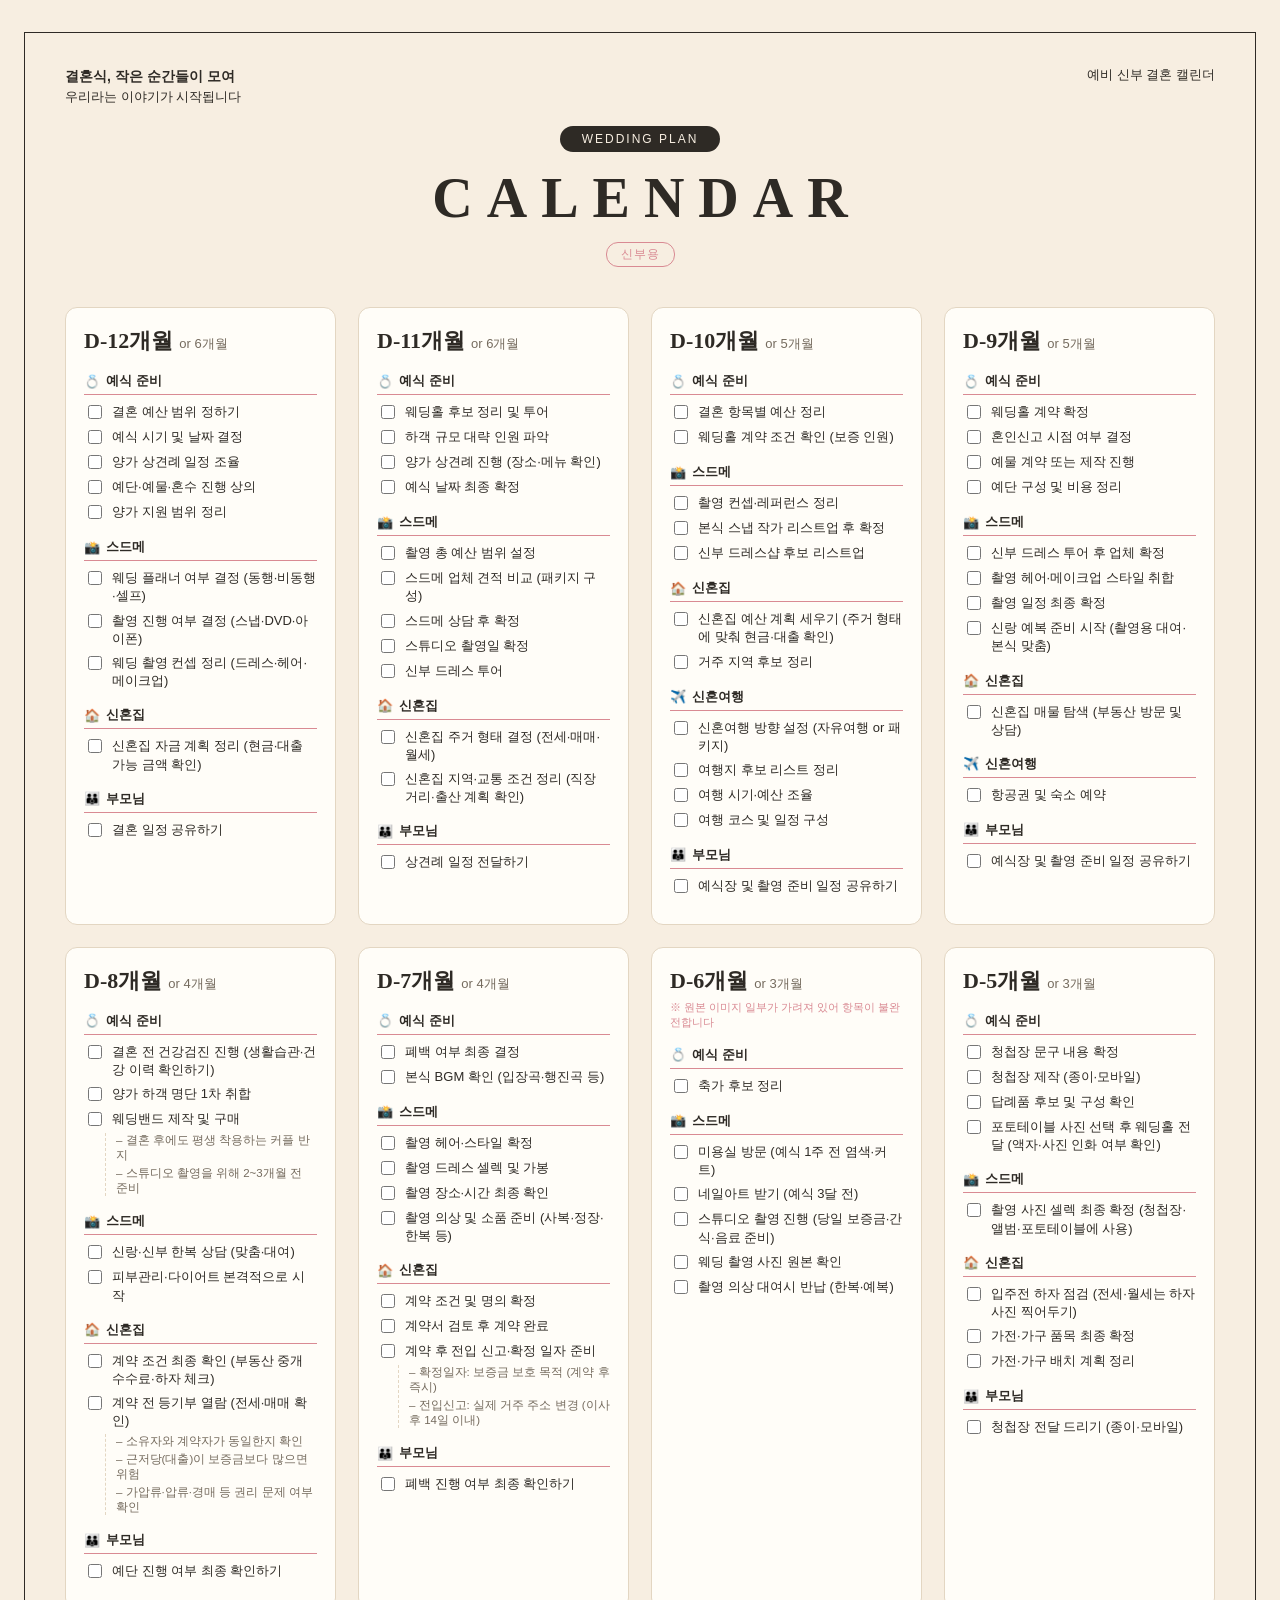
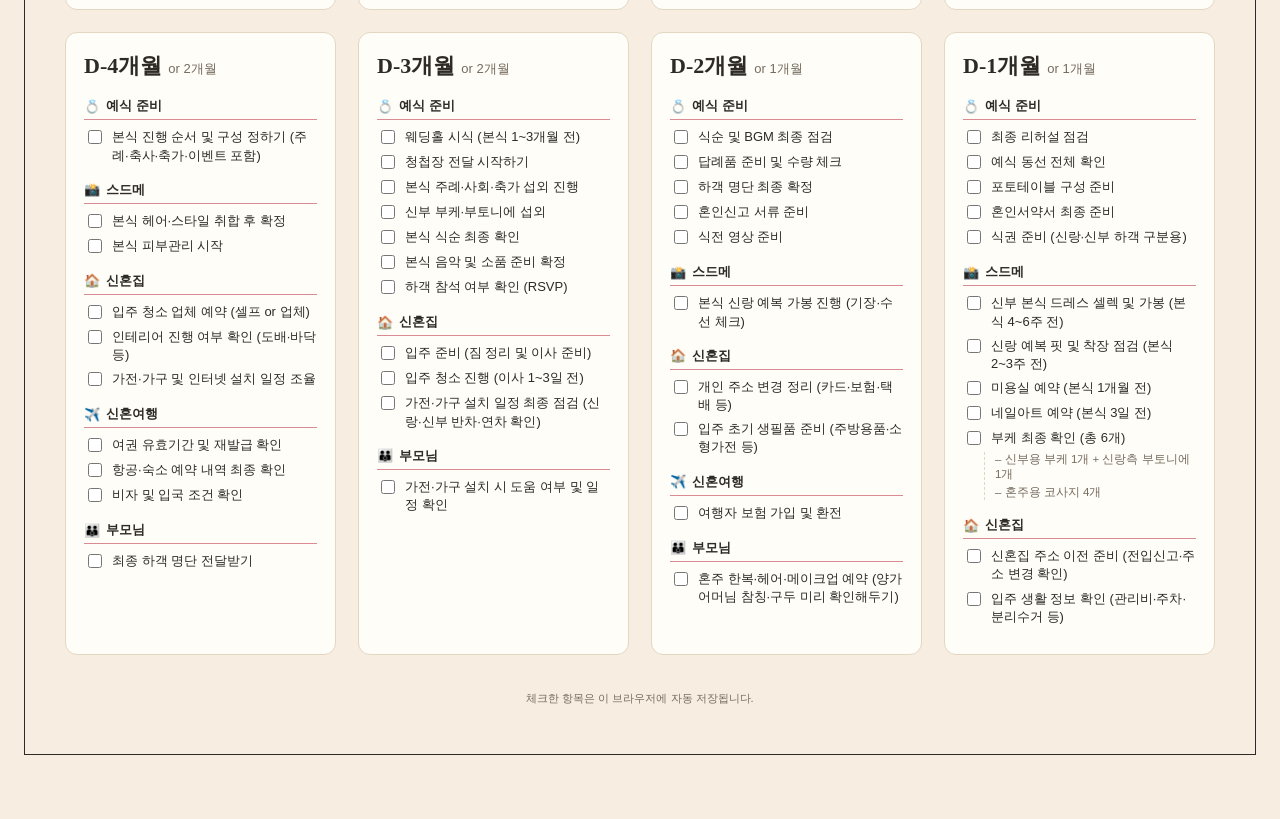
==== index.html @ c46160d7 "Add wedding prep calendar checklist page Static GitHub Pages site replicating the D-12~D-1 bride wed" ====
<!DOCTYPE html>
<html lang="ko">
<head>
<meta charset="UTF-8">
<meta name="viewport" content="width=device-width, initial-scale=1.0">
<title>예비 신부 결혼 캘린더</title>
<style>
  :root {
    --bg: #F7EEE1;
    --card-bg: #FFFDF8;
    --border: #E3D6C2;
    --ink: #2E2A25;
    --sub-ink: #756B5E;
    --accent: #D98A93;
  }

  * { box-sizing: border-box; }

  body {
    margin: 0;
    padding: 32px 24px 64px;
    background: var(--bg);
    color: var(--ink);
    font-family: 'Apple SD Gothic Neo', 'Pretendard', -apple-system, BlinkMacSystemFont, sans-serif;
  }

  .page {
    max-width: 1400px;
    margin: 0 auto;
    border: 1.5px solid var(--ink);
    padding: 32px 40px 48px;
    background: var(--bg);
  }

  .top-row {
    display: flex;
    justify-content: space-between;
    align-items: flex-start;
    font-size: 13px;
    line-height: 1.6;
  }

  .top-row .left b { display: block; font-size: 14px; }
  .top-row .right { text-align: right; }

  .title-block {
    text-align: center;
    margin: 18px 0 40px;
  }

  .pill {
    display: inline-block;
    background: var(--ink);
    color: var(--bg);
    font-size: 12px;
    letter-spacing: 2px;
    padding: 6px 22px;
    border-radius: 20px;
    margin-bottom: 14px;
  }

  h1.calendar-title {
    font-family: Georgia, 'Times New Roman', serif;
    font-size: 56px;
    letter-spacing: 14px;
    margin: 0 0 8px;
    padding-left: 14px; /* optical centering for letter-spacing */
  }

  .subtitle-tag {
    display: inline-block;
    margin-top: 4px;
    font-size: 12px;
    color: var(--accent);
    border: 1px solid var(--accent);
    border-radius: 12px;
    padding: 3px 14px;
    letter-spacing: 1px;
  }

  .grid {
    display: grid;
    grid-template-columns: repeat(4, 1fr);
    gap: 22px;
  }

  @media (max-width: 1100px) {
    .grid { grid-template-columns: repeat(2, 1fr); }
  }
  @media (max-width: 560px) {
    .grid { grid-template-columns: 1fr; }
    h1.calendar-title { font-size: 36px; letter-spacing: 8px; }
  }

  .card {
    background: var(--card-bg);
    border: 1px solid var(--border);
    border-radius: 12px;
    padding: 18px 18px 22px;
  }

  .card .dday {
    font-family: Georgia, 'Times New Roman', serif;
    font-size: 22px;
    font-weight: bold;
  }
  .card .alt {
    font-size: 13px;
    color: var(--sub-ink);
    margin-left: 6px;
  }

  .partial-note {
    font-size: 11px;
    color: var(--accent);
    margin: 4px 0 0;
  }

  .section { margin-top: 16px; }

  .section-title {
    display: flex;
    align-items: center;
    gap: 6px;
    font-size: 13px;
    font-weight: bold;
    color: var(--ink);
    border-bottom: 1.5px solid var(--accent);
    padding-bottom: 4px;
    margin-bottom: 8px;
  }

  ul.items {
    list-style: none;
    margin: 0;
    padding: 0;
  }

  ul.items > li {
    margin-bottom: 6px;
  }

  label.item {
    display: flex;
    align-items: flex-start;
    gap: 7px;
    font-size: 13px;
    line-height: 1.4;
    cursor: pointer;
  }

  label.item input[type="checkbox"] {
    margin-top: 2px;
    flex: none;
    width: 14px;
    height: 14px;
    accent-color: var(--ink);
  }

  label.item input:checked + span {
    text-decoration: line-through;
    color: var(--sub-ink);
  }

  ul.sub {
    list-style: none;
    margin: 4px 0 0 21px;
    padding: 0;
    border-left: 1px dashed var(--border);
    padding-left: 10px;
  }

  ul.sub li {
    font-size: 11.5px;
    color: var(--sub-ink);
    margin-bottom: 3px;
  }

  footer {
    text-align: center;
    font-size: 11px;
    color: var(--sub-ink);
    margin-top: 36px;
  }

  @media print {
    body { padding: 0; }
    .page { border: none; }
    .grid { grid-template-columns: repeat(2, 1fr); }
    .card { break-inside: avoid; }
  }
</style>
</head>
<body>
<div class="page">

  <div class="top-row">
    <div class="left">
      <b>결혼식, 작은 순간들이 모여</b>
      우리라는 이야기가 시작됩니다
    </div>
    <div class="right">예비 신부 결혼 캘린더</div>
  </div>

  <div class="title-block">
    <span class="pill">WEDDING PLAN</span>
    <h1 class="calendar-title">CALENDAR</h1>
    <span class="subtitle-tag">신부용</span>
  </div>

  <div class="grid" id="grid"></div>

  <footer>체크한 항목은 이 브라우저에 자동 저장됩니다.</footer>
</div>

<script>
const ICONS = {
  "예식 준비": "💍",
  "스드메": "📸",
  "신혼집": "🏠",
  "신혼여행": "✈️",
  "부모님": "👪"
};

const MONTHS = [
  { dday: "D-12개월", alt: "6개월", sections: {
    "예식 준비": ["결혼 예산 범위 정하기","예식 시기 및 날짜 결정","양가 상견례 일정 조율","예단·예물·혼수 진행 상의","양가 지원 범위 정리"],
    "스드메": ["웨딩 플래너 여부 결정 (동행·비동행·셀프)","촬영 진행 여부 결정 (스냅·DVD·아이폰)","웨딩 촬영 컨셉 정리 (드레스·헤어·메이크업)"],
    "신혼집": ["신혼집 자금 계획 정리 (현금·대출 가능 금액 확인)"],
    "부모님": ["결혼 일정 공유하기"]
  }},
  { dday: "D-11개월", alt: "6개월", sections: {
    "예식 준비": ["웨딩홀 후보 정리 및 투어","하객 규모 대략 인원 파악","양가 상견례 진행 (장소·메뉴 확인)","예식 날짜 최종 확정"],
    "스드메": ["촬영 총 예산 범위 설정","스드메 업체 견적 비교 (패키지 구성)","스드메 상담 후 확정","스튜디오 촬영일 확정","신부 드레스 투어"],
    "신혼집": ["신혼집 주거 형태 결정 (전세·매매·월세)","신혼집 지역·교통 조건 정리 (직장 거리·출산 계획 확인)"],
    "부모님": ["상견례 일정 전달하기"]
  }},
  { dday: "D-10개월", alt: "5개월", sections: {
    "예식 준비": ["결혼 항목별 예산 정리","웨딩홀 계약 조건 확인 (보증 인원)"],
    "스드메": ["촬영 컨셉·레퍼런스 정리","본식 스냅 작가 리스트업 후 확정","신부 드레스샵 후보 리스트업"],
    "신혼집": ["신혼집 예산 계획 세우기 (주거 형태에 맞춰 현금·대출 확인)","거주 지역 후보 정리"],
    "신혼여행": ["신혼여행 방향 설정 (자유여행 or 패키지)","여행지 후보 리스트 정리","여행 시기·예산 조율","여행 코스 및 일정 구성"],
    "부모님": ["예식장 및 촬영 준비 일정 공유하기"]
  }},
  { dday: "D-9개월", alt: "5개월", sections: {
    "예식 준비": ["웨딩홀 계약 확정","혼인신고 시점 여부 결정","예물 계약 또는 제작 진행","예단 구성 및 비용 정리"],
    "스드메": ["신부 드레스 투어 후 업체 확정","촬영 헤어·메이크업 스타일 취합","촬영 일정 최종 확정","신랑 예복 준비 시작 (촬영용 대여·본식 맞춤)"],
    "신혼집": ["신혼집 매물 탐색 (부동산 방문 및 상담)"],
    "신혼여행": ["항공권 및 숙소 예약"],
    "부모님": ["예식장 및 촬영 준비 일정 공유하기"]
  }},
  { dday: "D-8개월", alt: "4개월", sections: {
    "예식 준비": ["결혼 전 건강검진 진행 (생활습관·건강 이력 확인하기)","양가 하객 명단 1차 취합",
      {text:"웨딩밴드 제작 및 구매", sub:["결혼 후에도 평생 착용하는 커플 반지","스튜디오 촬영을 위해 2~3개월 전 준비"]}],
    "스드메": ["신랑·신부 한복 상담 (맞춤·대여)","피부관리·다이어트 본격적으로 시작"],
    "신혼집": ["계약 조건 최종 확인 (부동산 중개 수수료·하자 체크)",
      {text:"계약 전 등기부 열람 (전세·매매 확인)", sub:["소유자와 계약자가 동일한지 확인","근저당(대출)이 보증금보다 많으면 위험","가압류·압류·경매 등 권리 문제 여부 확인"]}],
    "부모님": ["예단 진행 여부 최종 확인하기"]
  }},
  { dday: "D-7개월", alt: "4개월", sections: {
    "예식 준비": ["폐백 여부 최종 결정","본식 BGM 확인 (입장곡·행진곡 등)"],
    "스드메": ["촬영 헤어·스타일 확정","촬영 드레스 셀렉 및 가봉","촬영 장소·시간 최종 확인","촬영 의상 및 소품 준비 (사복·정장·한복 등)"],
    "신혼집": ["계약 조건 및 명의 확정","계약서 검토 후 계약 완료",
      {text:"계약 후 전입 신고·확정 일자 준비", sub:["확정일자: 보증금 보호 목적 (계약 후 즉시)","전입신고: 실제 거주 주소 변경 (이사 후 14일 이내)"]}],
    "부모님": ["폐백 진행 여부 최종 확인하기"]
  }},
  { dday: "D-6개월", alt: "3개월", partial: true, sections: {
    "예식 준비": ["축가 후보 정리"],
    "스드메": ["미용실 방문 (예식 1주 전 염색·커트)","네일아트 받기 (예식 3달 전)","스튜디오 촬영 진행 (당일 보증금·간식·음료 준비)","웨딩 촬영 사진 원본 확인","촬영 의상 대여시 반납 (한복·예복)"]
  }},
  { dday: "D-5개월", alt: "3개월", sections: {
    "예식 준비": ["청첩장 문구 내용 확정","청첩장 제작 (종이·모바일)","답례품 후보 및 구성 확인","포토테이블 사진 선택 후 웨딩홀 전달 (액자·사진 인화 여부 확인)"],
    "스드메": ["촬영 사진 셀렉 최종 확정 (청첩장·앨범·포토테이블에 사용)"],
    "신혼집": ["입주전 하자 점검 (전세·월세는 하자 사진 찍어두기)","가전·가구 품목 최종 확정","가전·가구 배치 계획 정리"],
    "부모님": ["청첩장 전달 드리기 (종이·모바일)"]
  }},
  { dday: "D-4개월", alt: "2개월", sections: {
    "예식 준비": ["본식 진행 순서 및 구성 정하기 (주례·축사·축가·이벤트 포함)"],
    "스드메": ["본식 헤어·스타일 취합 후 확정","본식 피부관리 시작"],
    "신혼집": ["입주 청소 업체 예약 (셀프 or 업체)","인테리어 진행 여부 확인 (도배·바닥 등)","가전·가구 및 인터넷 설치 일정 조율"],
    "신혼여행": ["여권 유효기간 및 재발급 확인","항공·숙소 예약 내역 최종 확인","비자 및 입국 조건 확인"],
    "부모님": ["최종 하객 명단 전달받기"]
  }},
  { dday: "D-3개월", alt: "2개월", sections: {
    "예식 준비": ["웨딩홀 시식 (본식 1~3개월 전)","청첩장 전달 시작하기","본식 주례·사회·축가 섭외 진행","신부 부케·부토니에 섭외","본식 식순 최종 확인","본식 음악 및 소품 준비 확정","하객 참석 여부 확인 (RSVP)"],
    "신혼집": ["입주 준비 (짐 정리 및 이사 준비)","입주 청소 진행 (이사 1~3일 전)","가전·가구 설치 일정 최종 점검 (신랑·신부 반차·연차 확인)"],
    "부모님": ["가전·가구 설치 시 도움 여부 및 일정 확인"]
  }},
  { dday: "D-2개월", alt: "1개월", sections: {
    "예식 준비": ["식순 및 BGM 최종 점검","답례품 준비 및 수량 체크","하객 명단 최종 확정","혼인신고 서류 준비","식전 영상 준비"],
    "스드메": ["본식 신랑 예복 가봉 진행 (기장·수선 체크)"],
    "신혼집": ["개인 주소 변경 정리 (카드·보험·택배 등)","입주 초기 생필품 준비 (주방용품·소형가전 등)"],
    "신혼여행": ["여행자 보험 가입 및 환전"],
    "부모님": ["혼주 한복·헤어·메이크업 예약 (양가 어머님 참칭·구두 미리 확인해두기)"]
  }},
  { dday: "D-1개월", alt: "1개월", sections: {
    "예식 준비": ["최종 리허설 점검","예식 동선 전체 확인","포토테이블 구성 준비","혼인서약서 최종 준비","식권 준비 (신랑·신부 하객 구분용)"],
    "스드메": ["신부 본식 드레스 셀렉 및 가봉 (본식 4~6주 전)","신랑 예복 핏 및 착장 점검 (본식 2~3주 전)","미용실 예약 (본식 1개월 전)","네일아트 예약 (본식 3일 전)",
      {text:"부케 최종 확인 (총 6개)", sub:["신부용 부케 1개 + 신랑측 부토니에 1개","혼주용 코사지 4개"]}],
    "신혼집": ["신혼집 주소 이전 준비 (전입신고·주소 변경 확인)","입주 생활 정보 확인 (관리비·주차·분리수거 등)"]
  }}
];

const grid = document.getElementById('grid');

MONTHS.forEach((month, mi) => {
  const card = document.createElement('div');
  card.className = 'card';

  const header = document.createElement('div');
  header.innerHTML = `<span class="dday">${month.dday}</span><span class="alt">or ${month.alt}</span>`;
  card.appendChild(header);

  if (month.partial) {
    const note = document.createElement('div');
    note.className = 'partial-note';
    note.textContent = '※ 원본 이미지 일부가 가려져 있어 항목이 불완전합니다';
    card.appendChild(note);
  }

  Object.entries(month.sections).forEach(([secName, items]) => {
    const section = document.createElement('div');
    section.className = 'section';

    const title = document.createElement('div');
    title.className = 'section-title';
    title.innerHTML = `<span>${ICONS[secName] || ''}</span><span>${secName}</span>`;
    section.appendChild(title);

    const ul = document.createElement('ul');
    ul.className = 'items';

    items.forEach((item, ii) => {
      const isObj = typeof item === 'object';
      const text = isObj ? item.text : item;
      const id = `m${mi}-${secName}-${ii}`.replace(/\s/g, '');

      const li = document.createElement('li');
      const label = document.createElement('label');
      label.className = 'item';

      const cb = document.createElement('input');
      cb.type = 'checkbox';
      cb.checked = localStorage.getItem(id) === '1';
      cb.addEventListener('change', () => {
        if (cb.checked) localStorage.setItem(id, '1');
        else localStorage.removeItem(id);
      });

      const span = document.createElement('span');
      span.textContent = text;

      label.appendChild(cb);
      label.appendChild(span);
      li.appendChild(label);

      if (isObj && item.sub) {
        const subUl = document.createElement('ul');
        subUl.className = 'sub';
        item.sub.forEach(s => {
          const subLi = document.createElement('li');
          subLi.textContent = '– ' + s;
          subUl.appendChild(subLi);
        });
        li.appendChild(subUl);
      }

      ul.appendChild(li);
    });

    section.appendChild(ul);
    card.appendChild(section);
  });

  grid.appendChild(card);
});
</script>
</body>
</html>
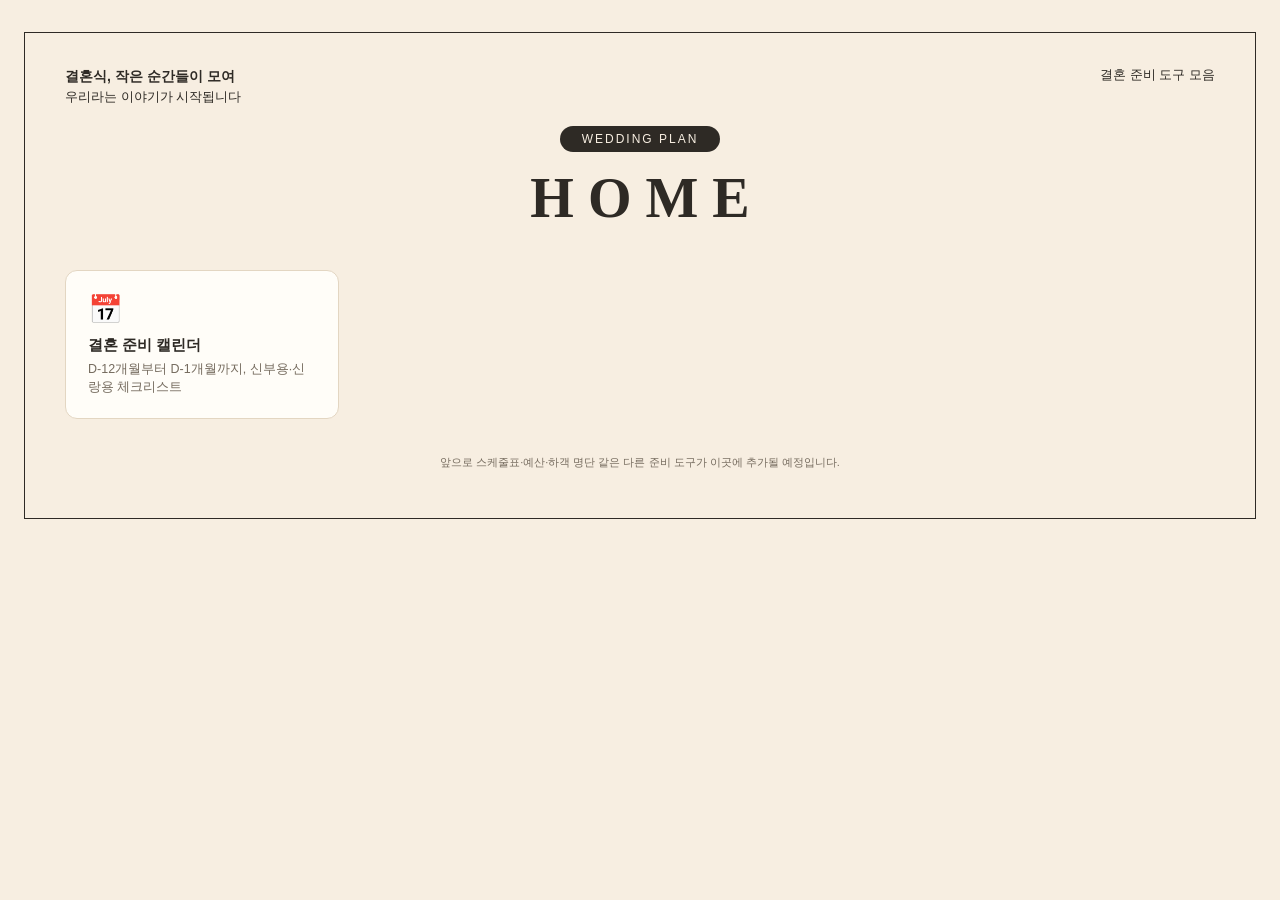
==== commit d406b6d5: "Restructure into multi-tool site with bride/groom calendar Split the single-file calendar into a pro" ====
--- a/index.html
+++ b/index.html
@@ -3,193 +3,9 @@
 <head>
 <meta charset="UTF-8">
 <meta name="viewport" content="width=device-width, initial-scale=1.0">
-<title>예비 신부 결혼 캘린더</title>
-<style>
-  :root {
-    --bg: #F7EEE1;
-    --card-bg: #FFFDF8;
-    --border: #E3D6C2;
-    --ink: #2E2A25;
-    --sub-ink: #756B5E;
-    --accent: #D98A93;
-  }
-
-  * { box-sizing: border-box; }
-
-  body {
-    margin: 0;
-    padding: 32px 24px 64px;
-    background: var(--bg);
-    color: var(--ink);
-    font-family: 'Apple SD Gothic Neo', 'Pretendard', -apple-system, BlinkMacSystemFont, sans-serif;
-  }
-
-  .page {
-    max-width: 1400px;
-    margin: 0 auto;
-    border: 1.5px solid var(--ink);
-    padding: 32px 40px 48px;
-    background: var(--bg);
-  }
-
-  .top-row {
-    display: flex;
-    justify-content: space-between;
-    align-items: flex-start;
-    font-size: 13px;
-    line-height: 1.6;
-  }
-
-  .top-row .left b { display: block; font-size: 14px; }
-  .top-row .right { text-align: right; }
-
-  .title-block {
-    text-align: center;
-    margin: 18px 0 40px;
-  }
-
-  .pill {
-    display: inline-block;
-    background: var(--ink);
-    color: var(--bg);
-    font-size: 12px;
-    letter-spacing: 2px;
-    padding: 6px 22px;
-    border-radius: 20px;
-    margin-bottom: 14px;
-  }
-
-  h1.calendar-title {
-    font-family: Georgia, 'Times New Roman', serif;
-    font-size: 56px;
-    letter-spacing: 14px;
-    margin: 0 0 8px;
-    padding-left: 14px; /* optical centering for letter-spacing */
-  }
-
-  .subtitle-tag {
-    display: inline-block;
-    margin-top: 4px;
-    font-size: 12px;
-    color: var(--accent);
-    border: 1px solid var(--accent);
-    border-radius: 12px;
-    padding: 3px 14px;
-    letter-spacing: 1px;
-  }
-
-  .grid {
-    display: grid;
-    grid-template-columns: repeat(4, 1fr);
-    gap: 22px;
-  }
-
-  @media (max-width: 1100px) {
-    .grid { grid-template-columns: repeat(2, 1fr); }
-  }
-  @media (max-width: 560px) {
-    .grid { grid-template-columns: 1fr; }
-    h1.calendar-title { font-size: 36px; letter-spacing: 8px; }
-  }
-
-  .card {
-    background: var(--card-bg);
-    border: 1px solid var(--border);
-    border-radius: 12px;
-    padding: 18px 18px 22px;
-  }
-
-  .card .dday {
-    font-family: Georgia, 'Times New Roman', serif;
-    font-size: 22px;
-    font-weight: bold;
-  }
-  .card .alt {
-    font-size: 13px;
-    color: var(--sub-ink);
-    margin-left: 6px;
-  }
-
-  .partial-note {
-    font-size: 11px;
-    color: var(--accent);
-    margin: 4px 0 0;
-  }
-
-  .section { margin-top: 16px; }
-
-  .section-title {
-    display: flex;
-    align-items: center;
-    gap: 6px;
-    font-size: 13px;
-    font-weight: bold;
-    color: var(--ink);
-    border-bottom: 1.5px solid var(--accent);
-    padding-bottom: 4px;
-    margin-bottom: 8px;
-  }
-
-  ul.items {
-    list-style: none;
-    margin: 0;
-    padding: 0;
-  }
-
-  ul.items > li {
-    margin-bottom: 6px;
-  }
-
-  label.item {
-    display: flex;
-    align-items: flex-start;
-    gap: 7px;
-    font-size: 13px;
-    line-height: 1.4;
-    cursor: pointer;
-  }
-
-  label.item input[type="checkbox"] {
-    margin-top: 2px;
-    flex: none;
-    width: 14px;
-    height: 14px;
-    accent-color: var(--ink);
-  }
-
-  label.item input:checked + span {
-    text-decoration: line-through;
-    color: var(--sub-ink);
-  }
-
-  ul.sub {
-    list-style: none;
-    margin: 4px 0 0 21px;
-    padding: 0;
-    border-left: 1px dashed var(--border);
-    padding-left: 10px;
-  }
-
-  ul.sub li {
-    font-size: 11.5px;
-    color: var(--sub-ink);
-    margin-bottom: 3px;
-  }
-
-  footer {
-    text-align: center;
-    font-size: 11px;
-    color: var(--sub-ink);
-    margin-top: 36px;
-  }
-
-  @media print {
-    body { padding: 0; }
-    .page { border: none; }
-    .grid { grid-template-columns: repeat(2, 1fr); }
-    .card { break-inside: avoid; }
-  }
-</style>
+<title>결혼 준비 도구 모음</title>
+<link rel="stylesheet" href="assets/css/common.css">
+<link rel="stylesheet" href="assets/css/home.css">
 </head>
 <body>
 <div class="page">
@@ -199,181 +15,23 @@
       <b>결혼식, 작은 순간들이 모여</b>
       우리라는 이야기가 시작됩니다
     </div>
-    <div class="right">예비 신부 결혼 캘린더</div>
+    <div class="right">결혼 준비 도구 모음</div>
   </div>
 
   <div class="title-block">
     <span class="pill">WEDDING PLAN</span>
-    <h1 class="calendar-title">CALENDAR</h1>
-    <span class="subtitle-tag">신부용</span>
+    <h1 class="page-title">HOME</h1>
   </div>
 
-  <div class="grid" id="grid"></div>
+  <div class="tool-list">
+    <a class="tool-card" href="pages/calendar.html">
+      <div class="tool-icon">📅</div>
+      <div class="tool-name">결혼 준비 캘린더</div>
+      <div class="tool-desc">D-12개월부터 D-1개월까지, 신부용·신랑용 체크리스트</div>
+    </a>
+  </div>
 
-  <footer>체크한 항목은 이 브라우저에 자동 저장됩니다.</footer>
+  <footer class="site-footer">앞으로 스케줄표·예산·하객 명단 같은 다른 준비 도구가 이곳에 추가될 예정입니다.</footer>
 </div>
-
-<script>
-const ICONS = {
-  "예식 준비": "💍",
-  "스드메": "📸",
-  "신혼집": "🏠",
-  "신혼여행": "✈️",
-  "부모님": "👪"
-};
-
-const MONTHS = [
-  { dday: "D-12개월", alt: "6개월", sections: {
-    "예식 준비": ["결혼 예산 범위 정하기","예식 시기 및 날짜 결정","양가 상견례 일정 조율","예단·예물·혼수 진행 상의","양가 지원 범위 정리"],
-    "스드메": ["웨딩 플래너 여부 결정 (동행·비동행·셀프)","촬영 진행 여부 결정 (스냅·DVD·아이폰)","웨딩 촬영 컨셉 정리 (드레스·헤어·메이크업)"],
-    "신혼집": ["신혼집 자금 계획 정리 (현금·대출 가능 금액 확인)"],
-    "부모님": ["결혼 일정 공유하기"]
-  }},
-  { dday: "D-11개월", alt: "6개월", sections: {
-    "예식 준비": ["웨딩홀 후보 정리 및 투어","하객 규모 대략 인원 파악","양가 상견례 진행 (장소·메뉴 확인)","예식 날짜 최종 확정"],
-    "스드메": ["촬영 총 예산 범위 설정","스드메 업체 견적 비교 (패키지 구성)","스드메 상담 후 확정","스튜디오 촬영일 확정","신부 드레스 투어"],
-    "신혼집": ["신혼집 주거 형태 결정 (전세·매매·월세)","신혼집 지역·교통 조건 정리 (직장 거리·출산 계획 확인)"],
-    "부모님": ["상견례 일정 전달하기"]
-  }},
-  { dday: "D-10개월", alt: "5개월", sections: {
-    "예식 준비": ["결혼 항목별 예산 정리","웨딩홀 계약 조건 확인 (보증 인원)"],
-    "스드메": ["촬영 컨셉·레퍼런스 정리","본식 스냅 작가 리스트업 후 확정","신부 드레스샵 후보 리스트업"],
-    "신혼집": ["신혼집 예산 계획 세우기 (주거 형태에 맞춰 현금·대출 확인)","거주 지역 후보 정리"],
-    "신혼여행": ["신혼여행 방향 설정 (자유여행 or 패키지)","여행지 후보 리스트 정리","여행 시기·예산 조율","여행 코스 및 일정 구성"],
-    "부모님": ["예식장 및 촬영 준비 일정 공유하기"]
-  }},
-  { dday: "D-9개월", alt: "5개월", sections: {
-    "예식 준비": ["웨딩홀 계약 확정","혼인신고 시점 여부 결정","예물 계약 또는 제작 진행","예단 구성 및 비용 정리"],
-    "스드메": ["신부 드레스 투어 후 업체 확정","촬영 헤어·메이크업 스타일 취합","촬영 일정 최종 확정","신랑 예복 준비 시작 (촬영용 대여·본식 맞춤)"],
-    "신혼집": ["신혼집 매물 탐색 (부동산 방문 및 상담)"],
-    "신혼여행": ["항공권 및 숙소 예약"],
-    "부모님": ["예식장 및 촬영 준비 일정 공유하기"]
-  }},
-  { dday: "D-8개월", alt: "4개월", sections: {
-    "예식 준비": ["결혼 전 건강검진 진행 (생활습관·건강 이력 확인하기)","양가 하객 명단 1차 취합",
-      {text:"웨딩밴드 제작 및 구매", sub:["결혼 후에도 평생 착용하는 커플 반지","스튜디오 촬영을 위해 2~3개월 전 준비"]}],
-    "스드메": ["신랑·신부 한복 상담 (맞춤·대여)","피부관리·다이어트 본격적으로 시작"],
-    "신혼집": ["계약 조건 최종 확인 (부동산 중개 수수료·하자 체크)",
-      {text:"계약 전 등기부 열람 (전세·매매 확인)", sub:["소유자와 계약자가 동일한지 확인","근저당(대출)이 보증금보다 많으면 위험","가압류·압류·경매 등 권리 문제 여부 확인"]}],
-    "부모님": ["예단 진행 여부 최종 확인하기"]
-  }},
-  { dday: "D-7개월", alt: "4개월", sections: {
-    "예식 준비": ["폐백 여부 최종 결정","본식 BGM 확인 (입장곡·행진곡 등)"],
-    "스드메": ["촬영 헤어·스타일 확정","촬영 드레스 셀렉 및 가봉","촬영 장소·시간 최종 확인","촬영 의상 및 소품 준비 (사복·정장·한복 등)"],
-    "신혼집": ["계약 조건 및 명의 확정","계약서 검토 후 계약 완료",
-      {text:"계약 후 전입 신고·확정 일자 준비", sub:["확정일자: 보증금 보호 목적 (계약 후 즉시)","전입신고: 실제 거주 주소 변경 (이사 후 14일 이내)"]}],
-    "부모님": ["폐백 진행 여부 최종 확인하기"]
-  }},
-  { dday: "D-6개월", alt: "3개월", partial: true, sections: {
-    "예식 준비": ["축가 후보 정리"],
-    "스드메": ["미용실 방문 (예식 1주 전 염색·커트)","네일아트 받기 (예식 3달 전)","스튜디오 촬영 진행 (당일 보증금·간식·음료 준비)","웨딩 촬영 사진 원본 확인","촬영 의상 대여시 반납 (한복·예복)"]
-  }},
-  { dday: "D-5개월", alt: "3개월", sections: {
-    "예식 준비": ["청첩장 문구 내용 확정","청첩장 제작 (종이·모바일)","답례품 후보 및 구성 확인","포토테이블 사진 선택 후 웨딩홀 전달 (액자·사진 인화 여부 확인)"],
-    "스드메": ["촬영 사진 셀렉 최종 확정 (청첩장·앨범·포토테이블에 사용)"],
-    "신혼집": ["입주전 하자 점검 (전세·월세는 하자 사진 찍어두기)","가전·가구 품목 최종 확정","가전·가구 배치 계획 정리"],
-    "부모님": ["청첩장 전달 드리기 (종이·모바일)"]
-  }},
-  { dday: "D-4개월", alt: "2개월", sections: {
-    "예식 준비": ["본식 진행 순서 및 구성 정하기 (주례·축사·축가·이벤트 포함)"],
-    "스드메": ["본식 헤어·스타일 취합 후 확정","본식 피부관리 시작"],
-    "신혼집": ["입주 청소 업체 예약 (셀프 or 업체)","인테리어 진행 여부 확인 (도배·바닥 등)","가전·가구 및 인터넷 설치 일정 조율"],
-    "신혼여행": ["여권 유효기간 및 재발급 확인","항공·숙소 예약 내역 최종 확인","비자 및 입국 조건 확인"],
-    "부모님": ["최종 하객 명단 전달받기"]
-  }},
-  { dday: "D-3개월", alt: "2개월", sections: {
-    "예식 준비": ["웨딩홀 시식 (본식 1~3개월 전)","청첩장 전달 시작하기","본식 주례·사회·축가 섭외 진행","신부 부케·부토니에 섭외","본식 식순 최종 확인","본식 음악 및 소품 준비 확정","하객 참석 여부 확인 (RSVP)"],
-    "신혼집": ["입주 준비 (짐 정리 및 이사 준비)","입주 청소 진행 (이사 1~3일 전)","가전·가구 설치 일정 최종 점검 (신랑·신부 반차·연차 확인)"],
-    "부모님": ["가전·가구 설치 시 도움 여부 및 일정 확인"]
-  }},
-  { dday: "D-2개월", alt: "1개월", sections: {
-    "예식 준비": ["식순 및 BGM 최종 점검","답례품 준비 및 수량 체크","하객 명단 최종 확정","혼인신고 서류 준비","식전 영상 준비"],
-    "스드메": ["본식 신랑 예복 가봉 진행 (기장·수선 체크)"],
-    "신혼집": ["개인 주소 변경 정리 (카드·보험·택배 등)","입주 초기 생필품 준비 (주방용품·소형가전 등)"],
-    "신혼여행": ["여행자 보험 가입 및 환전"],
-    "부모님": ["혼주 한복·헤어·메이크업 예약 (양가 어머님 참칭·구두 미리 확인해두기)"]
-  }},
-  { dday: "D-1개월", alt: "1개월", sections: {
-    "예식 준비": ["최종 리허설 점검","예식 동선 전체 확인","포토테이블 구성 준비","혼인서약서 최종 준비","식권 준비 (신랑·신부 하객 구분용)"],
-    "스드메": ["신부 본식 드레스 셀렉 및 가봉 (본식 4~6주 전)","신랑 예복 핏 및 착장 점검 (본식 2~3주 전)","미용실 예약 (본식 1개월 전)","네일아트 예약 (본식 3일 전)",
-      {text:"부케 최종 확인 (총 6개)", sub:["신부용 부케 1개 + 신랑측 부토니에 1개","혼주용 코사지 4개"]}],
-    "신혼집": ["신혼집 주소 이전 준비 (전입신고·주소 변경 확인)","입주 생활 정보 확인 (관리비·주차·분리수거 등)"]
-  }}
-];
-
-const grid = document.getElementById('grid');
-
-MONTHS.forEach((month, mi) => {
-  const card = document.createElement('div');
-  card.className = 'card';
-
-  const header = document.createElement('div');
-  header.innerHTML = `<span class="dday">${month.dday}</span><span class="alt">or ${month.alt}</span>`;
-  card.appendChild(header);
-
-  if (month.partial) {
-    const note = document.createElement('div');
-    note.className = 'partial-note';
-    note.textContent = '※ 원본 이미지 일부가 가려져 있어 항목이 불완전합니다';
-    card.appendChild(note);
-  }
-
-  Object.entries(month.sections).forEach(([secName, items]) => {
-    const section = document.createElement('div');
-    section.className = 'section';
-
-    const title = document.createElement('div');
-    title.className = 'section-title';
-    title.innerHTML = `<span>${ICONS[secName] || ''}</span><span>${secName}</span>`;
-    section.appendChild(title);
-
-    const ul = document.createElement('ul');
-    ul.className = 'items';
-
-    items.forEach((item, ii) => {
-      const isObj = typeof item === 'object';
-      const text = isObj ? item.text : item;
-      const id = `m${mi}-${secName}-${ii}`.replace(/\s/g, '');
-
-      const li = document.createElement('li');
-      const label = document.createElement('label');
-      label.className = 'item';
-
-      const cb = document.createElement('input');
-      cb.type = 'checkbox';
-      cb.checked = localStorage.getItem(id) === '1';
-      cb.addEventListener('change', () => {
-        if (cb.checked) localStorage.setItem(id, '1');
-        else localStorage.removeItem(id);
-      });
-
-      const span = document.createElement('span');
-      span.textContent = text;
-
-      label.appendChild(cb);
-      label.appendChild(span);
-      li.appendChild(label);
-
-      if (isObj && item.sub) {
-        const subUl = document.createElement('ul');
-        subUl.className = 'sub';
-        item.sub.forEach(s => {
-          const subLi = document.createElement('li');
-          subLi.textContent = '– ' + s;
-          subUl.appendChild(subLi);
-        });
-        li.appendChild(subUl);
-      }
-
-      ul.appendChild(li);
-    });
-
-    section.appendChild(ul);
-    card.appendChild(section);
-  });
-
-  grid.appendChild(card);
-});
-</script>
 </body>
 </html>
--- a/assets/css/common.css
+++ b/assets/css/common.css
@@ -0,0 +1,81 @@
+:root {
+  --bg: #F7EEE1;
+  --card-bg: #FFFDF8;
+  --border: #E3D6C2;
+  --ink: #2E2A25;
+  --sub-ink: #756B5E;
+  --accent-bride: #D98A93;
+  --accent-groom: #7FA6C9;
+}
+
+* { box-sizing: border-box; }
+
+body {
+  margin: 0;
+  padding: 32px 24px 64px;
+  background: var(--bg);
+  color: var(--ink);
+  font-family: 'Apple SD Gothic Neo', 'Pretendard', -apple-system, BlinkMacSystemFont, sans-serif;
+}
+
+a { color: inherit; }
+
+.page {
+  max-width: 1400px;
+  margin: 0 auto;
+  border: 1.5px solid var(--ink);
+  padding: 32px 40px 48px;
+  background: var(--bg);
+}
+
+.top-row {
+  display: flex;
+  justify-content: space-between;
+  align-items: flex-start;
+  font-size: 13px;
+  line-height: 1.6;
+}
+
+.top-row .left b { display: block; font-size: 14px; }
+.top-row .right { text-align: right; }
+.top-row .back-link { display: inline-block; margin-bottom: 6px; font-size: 12px; }
+
+.title-block {
+  text-align: center;
+  margin: 18px 0 40px;
+}
+
+.pill {
+  display: inline-block;
+  background: var(--ink);
+  color: var(--bg);
+  font-size: 12px;
+  letter-spacing: 2px;
+  padding: 6px 22px;
+  border-radius: 20px;
+  margin-bottom: 14px;
+}
+
+h1.page-title {
+  font-family: Georgia, 'Times New Roman', serif;
+  font-size: 56px;
+  letter-spacing: 14px;
+  margin: 0 0 8px;
+  padding-left: 14px; /* optical centering for letter-spacing */
+}
+
+footer.site-footer {
+  text-align: center;
+  font-size: 11px;
+  color: var(--sub-ink);
+  margin-top: 36px;
+}
+
+@media (max-width: 560px) {
+  h1.page-title { font-size: 36px; letter-spacing: 8px; }
+}
+
+@media print {
+  body { padding: 0; }
+  .page { border: none; }
+}
--- a/assets/css/home.css
+++ b/assets/css/home.css
@@ -0,0 +1,25 @@
+.tool-list {
+  display: grid;
+  grid-template-columns: repeat(auto-fill, minmax(220px, 1fr));
+  gap: 18px;
+}
+
+.tool-card {
+  display: block;
+  background: var(--card-bg);
+  border: 1px solid var(--border);
+  border-radius: 12px;
+  padding: 22px;
+  text-decoration: none;
+  color: var(--ink);
+  transition: box-shadow 0.15s, transform 0.15s;
+}
+
+.tool-card:hover {
+  box-shadow: 0 4px 14px rgba(0, 0, 0, 0.08);
+  transform: translateY(-2px);
+}
+
+.tool-icon { font-size: 28px; margin-bottom: 10px; }
+.tool-name { font-weight: bold; font-size: 15px; margin-bottom: 6px; }
+.tool-desc { font-size: 12.5px; color: var(--sub-ink); line-height: 1.4; }
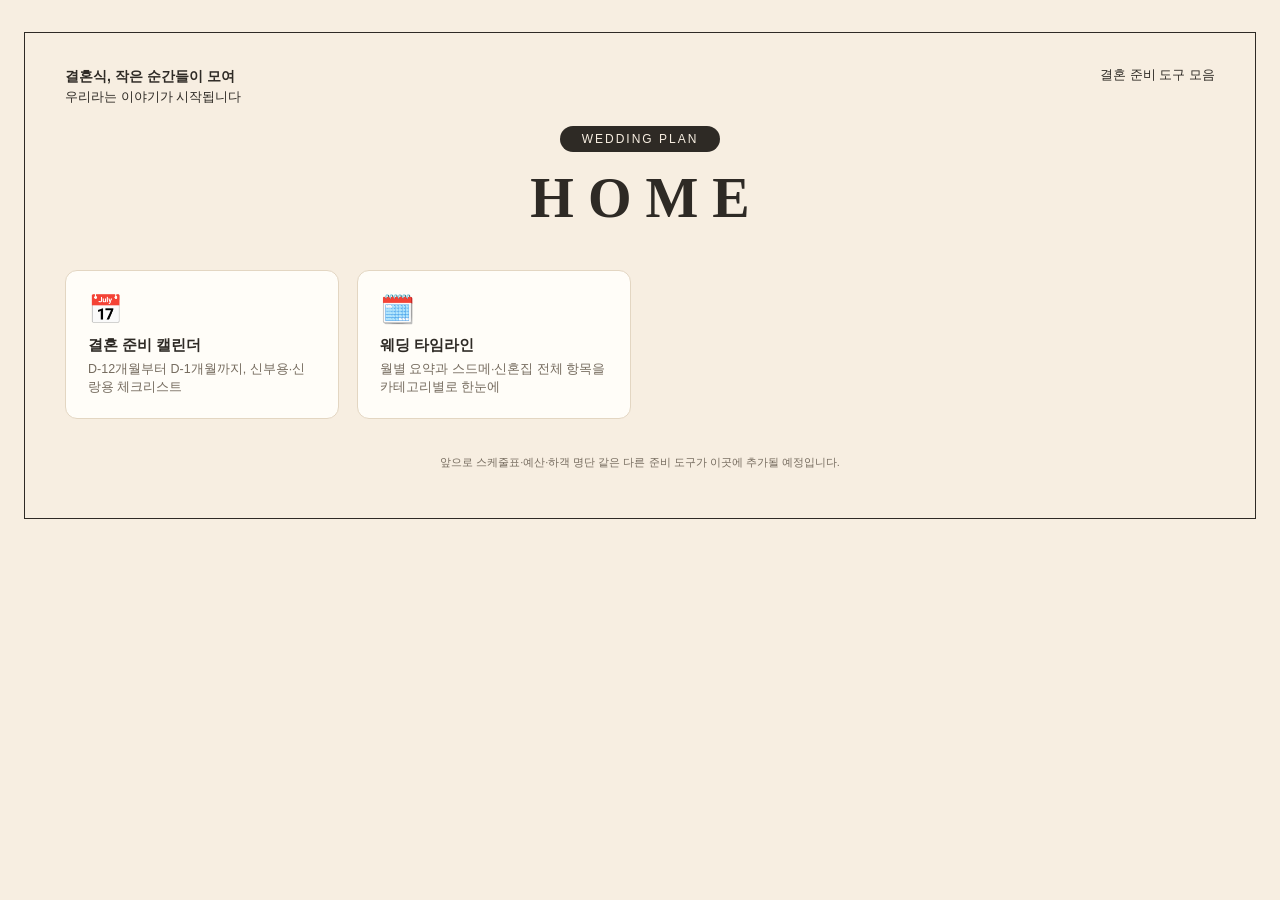
==== commit 1ceec7e2: "Add wedding timeline tool (month summary + category columns) New pages/timeline.html reuses calendar" ====
--- a/index.html
+++ b/index.html
@@ -29,6 +29,11 @@
       <div class="tool-name">결혼 준비 캘린더</div>
       <div class="tool-desc">D-12개월부터 D-1개월까지, 신부용·신랑용 체크리스트</div>
     </a>
+    <a class="tool-card" href="pages/timeline.html">
+      <div class="tool-icon">🗓️</div>
+      <div class="tool-name">웨딩 타임라인</div>
+      <div class="tool-desc">월별 요약과 스드메·신혼집 전체 항목을 카테고리별로 한눈에</div>
+    </a>
   </div>
 
   <footer class="site-footer">앞으로 스케줄표·예산·하객 명단 같은 다른 준비 도구가 이곳에 추가될 예정입니다.</footer>
--- a/assets/css/common.css
+++ b/assets/css/common.css
@@ -6,6 +6,11 @@
   --sub-ink: #756B5E;
   --accent-bride: #D98A93;
   --accent-groom: #7FA6C9;
+  --cat-ceremony: #E8A57C;
+  --cat-sdm: #C7A93A;
+  --cat-home: #4FA089;
+  --cat-honeymoon: #6F9CEB;
+  --cat-parents: #B08BC9;
 }
 
 * { box-sizing: border-box; }
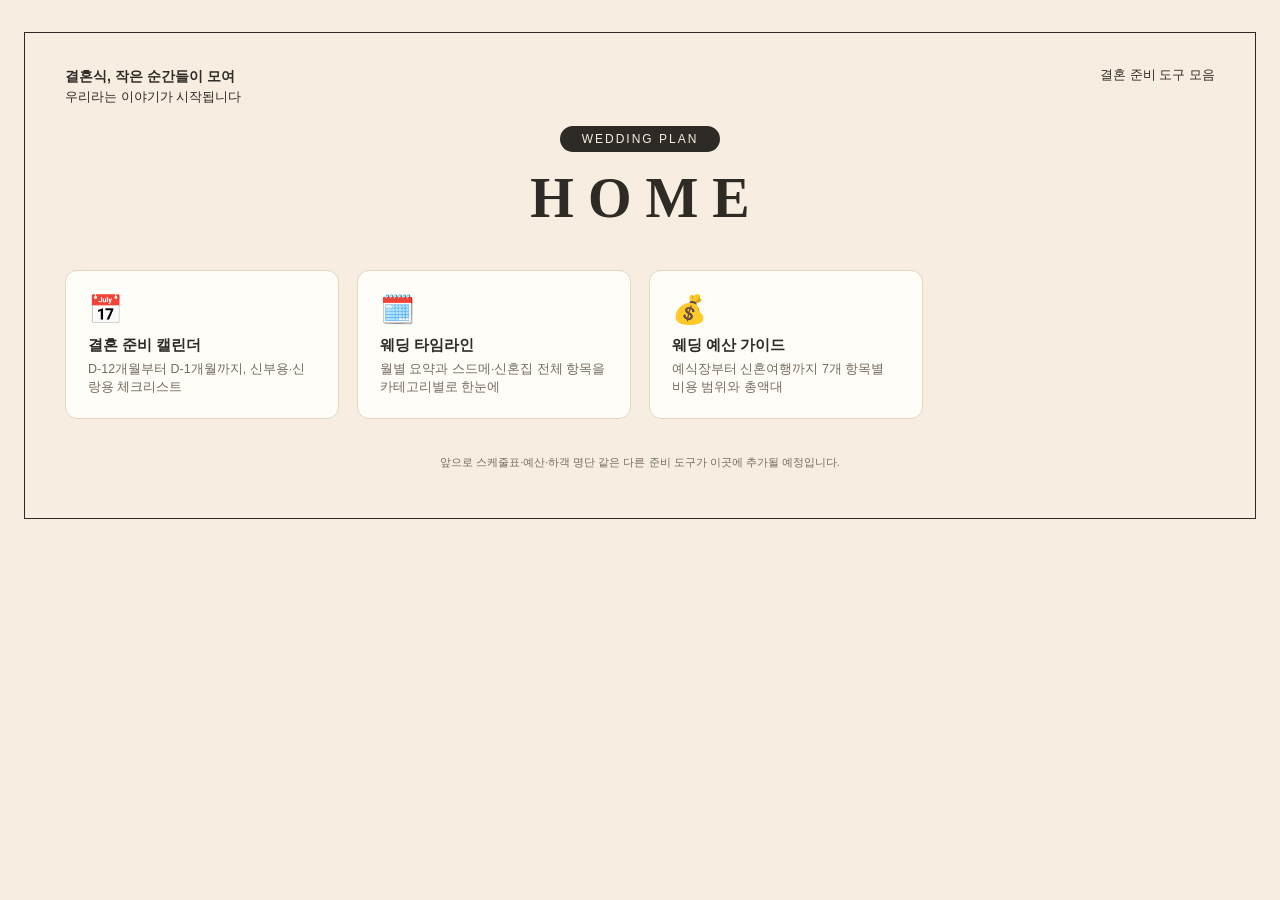
==== commit cfc4223b: "Add wedding budget guide tool Summary table of 7 cost categories, tier ranges (basic/premium/ deluxe" ====
--- a/index.html
+++ b/index.html
@@ -34,6 +34,11 @@
       <div class="tool-name">웨딩 타임라인</div>
       <div class="tool-desc">월별 요약과 스드메·신혼집 전체 항목을 카테고리별로 한눈에</div>
     </a>
+    <a class="tool-card" href="pages/budget.html">
+      <div class="tool-icon">💰</div>
+      <div class="tool-name">웨딩 예산 가이드</div>
+      <div class="tool-desc">예식장부터 신혼여행까지 7개 항목별 비용 범위와 총액대</div>
+    </a>
   </div>
 
   <footer class="site-footer">앞으로 스케줄표·예산·하객 명단 같은 다른 준비 도구가 이곳에 추가될 예정입니다.</footer>
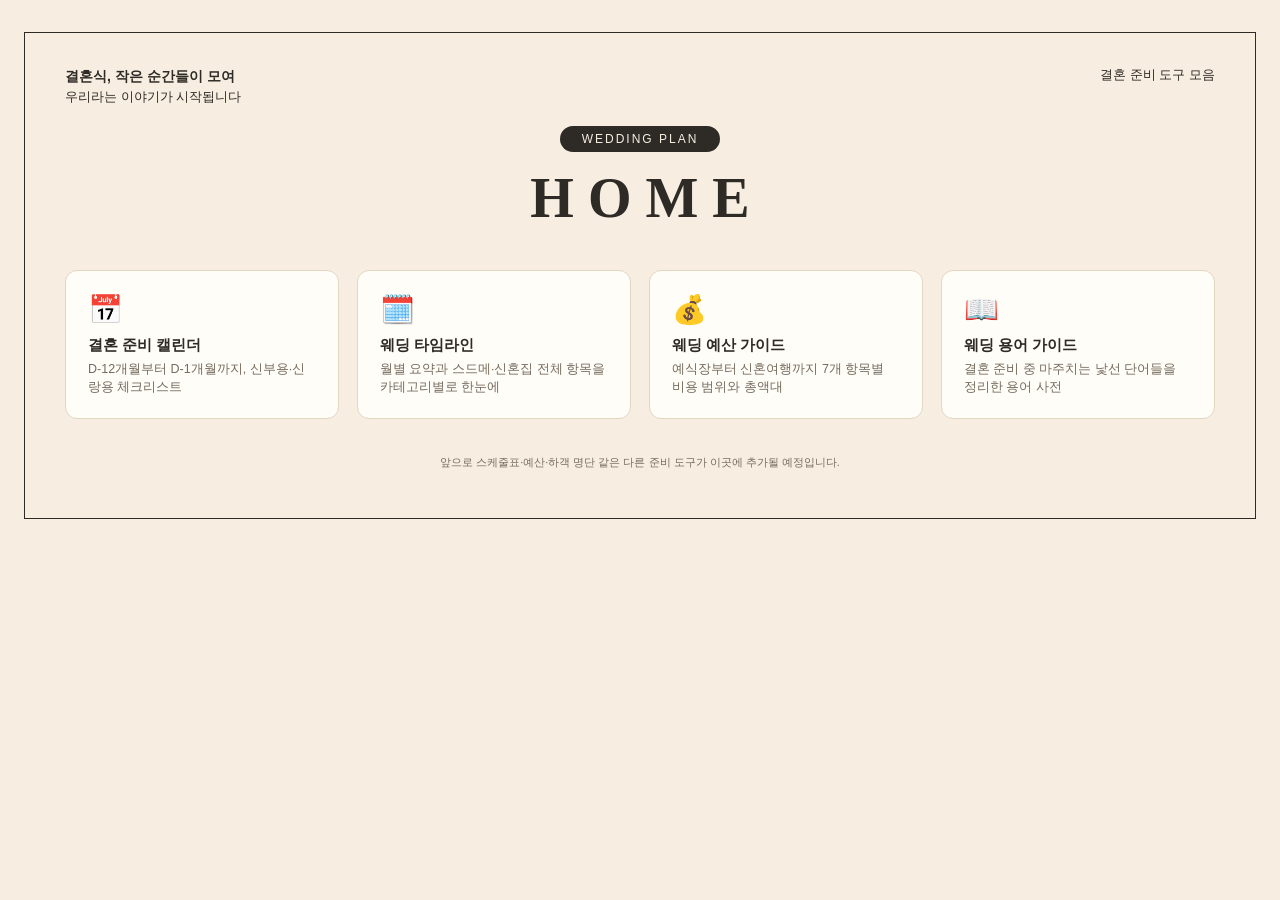
==== commit 72e57d13: "Add wedding glossary tool Transcribed from the WEDDING WORD GUIDE reference image. The photography/s" ====
--- a/index.html
+++ b/index.html
@@ -39,6 +39,11 @@
       <div class="tool-name">웨딩 예산 가이드</div>
       <div class="tool-desc">예식장부터 신혼여행까지 7개 항목별 비용 범위와 총액대</div>
     </a>
+    <a class="tool-card" href="pages/glossary.html">
+      <div class="tool-icon">📖</div>
+      <div class="tool-name">웨딩 용어 가이드</div>
+      <div class="tool-desc">결혼 준비 중 마주치는 낯선 단어들을 정리한 용어 사전</div>
+    </a>
   </div>
 
   <footer class="site-footer">앞으로 스케줄표·예산·하객 명단 같은 다른 준비 도구가 이곳에 추가될 예정입니다.</footer>
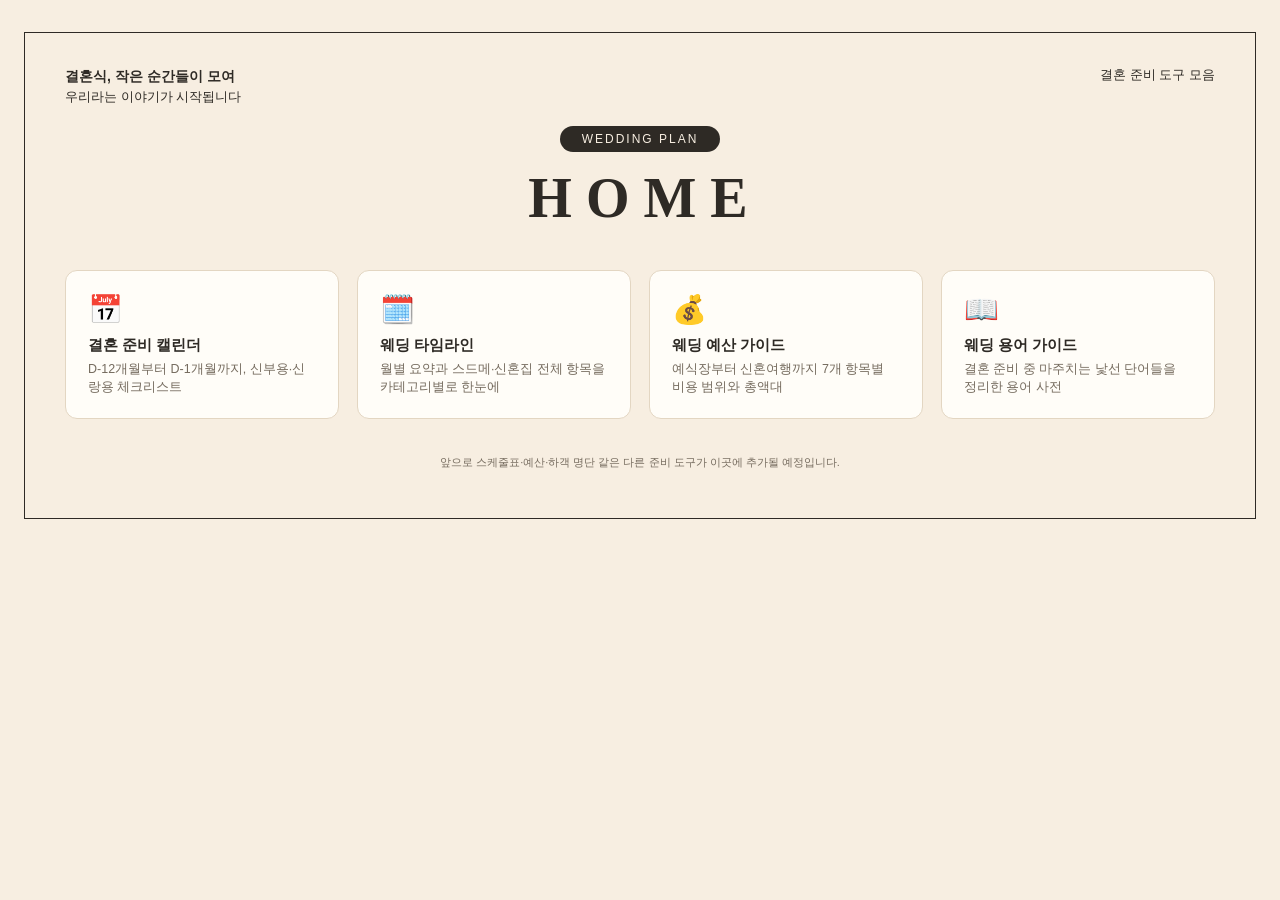
==== commit e7c05e98: "feat: favicon 및 공유 메타태그(OG) 추가 (#11) 카카오톡 등으로 링크 공유 시 미리보기가 뜨지 않던 문제를 해소했다. 사이트 톤에 맞춘 favicon.svg와 1" ====
--- a/index.html
+++ b/index.html
@@ -4,6 +4,15 @@
 <meta charset="UTF-8">
 <meta name="viewport" content="width=device-width, initial-scale=1.0">
 <title>결혼 준비 도구 모음</title>
+<meta name="description" content="캘린더·타임라인·예산 가이드·용어 가이드를 한곳에 모은 결혼 준비 도구 모음.">
+<meta name="theme-color" content="#F7EEE1">
+<link rel="icon" href="assets/favicon.svg" type="image/svg+xml">
+<meta property="og:type" content="website">
+<meta property="og:title" content="결혼 준비 도구 모음">
+<meta property="og:description" content="캘린더·타임라인·예산 가이드·용어 가이드를 한곳에 모은 결혼 준비 도구 모음.">
+<meta property="og:image" content="https://seokrae.github.io/wedding-calendar/assets/og-image.png">
+<meta property="og:url" content="https://seokrae.github.io/wedding-calendar/">
+<meta name="twitter:card" content="summary_large_image">
 <link rel="stylesheet" href="assets/css/common.css">
 <link rel="stylesheet" href="assets/css/home.css">
 </head>
--- a/assets/css/common.css
+++ b/assets/css/common.css
@@ -21,6 +21,7 @@
   background: var(--bg);
   color: var(--ink);
   font-family: 'Apple SD Gothic Neo', 'Pretendard', -apple-system, BlinkMacSystemFont, sans-serif;
+  overflow-wrap: anywhere;
 }
 
 a { color: inherit; }
@@ -63,10 +64,15 @@
 
 h1.page-title {
   font-family: Georgia, 'Times New Roman', serif;
-  font-size: 56px;
-  letter-spacing: 14px;
+  font-size: clamp(28px, 9vw, 56px);
+  letter-spacing: clamp(3px, 1.6vw, 14px);
   margin: 0 0 8px;
-  padding-left: 14px; /* optical centering for letter-spacing */
+  padding-left: 10px; /* optical centering for letter-spacing */
+}
+
+h1.page-title.wide {
+  font-size: clamp(24px, 7vw, 40px);
+  letter-spacing: clamp(3px, 1.2vw, 8px);
 }
 
 footer.site-footer {
@@ -76,8 +82,57 @@
   margin-top: 36px;
 }
 
+.gender-tabs {
+  display: flex;
+  justify-content: center;
+  gap: 10px;
+  margin-top: 16px;
+}
+
+.gender-tabs button {
+  font-family: inherit;
+  font-size: 14px;
+  padding: 13px 22px;
+  border-radius: 20px;
+  border: 1px solid var(--ink);
+  background: transparent;
+  color: var(--ink);
+  cursor: pointer;
+}
+
+.gender-tabs button.active[data-gender="bride"] { background: var(--accent-bride); border-color: var(--accent-bride); color: #fff; }
+.gender-tabs button.active[data-gender="groom"] { background: var(--accent-groom); border-color: var(--accent-groom); color: #fff; }
+
+.category-tabs {
+  display: flex;
+  justify-content: center;
+  flex-wrap: wrap;
+  gap: 8px;
+  margin-top: 12px;
+}
+
+.category-tabs button {
+  font-family: inherit;
+  font-size: 12.5px;
+  padding: 11px 14px;
+  border-radius: 16px;
+  border: 1px solid var(--border);
+  background: transparent;
+  color: var(--sub-ink);
+  cursor: pointer;
+}
+
+.category-tabs button.active { color: #fff; border-color: transparent; }
+.category-tabs button.active[data-category="all"] { background: var(--ink); }
+.category-tabs button.active[data-category="예식 준비"] { background: var(--cat-ceremony); }
+.category-tabs button.active[data-category="스드메"] { background: var(--cat-sdm); }
+.category-tabs button.active[data-category="신혼집"] { background: var(--cat-home); }
+.category-tabs button.active[data-category="신혼여행"] { background: var(--cat-honeymoon); }
+.category-tabs button.active[data-category="부모님"] { background: var(--cat-parents); }
+
 @media (max-width: 560px) {
-  h1.page-title { font-size: 36px; letter-spacing: 8px; }
+  body { padding: 20px 14px 40px; }
+  .page { padding: 20px 16px 32px; }
 }
 
 @media print {
--- a/assets/css/home.css
+++ b/assets/css/home.css
@@ -23,3 +23,7 @@
 .tool-icon { font-size: 28px; margin-bottom: 10px; }
 .tool-name { font-weight: bold; font-size: 15px; margin-bottom: 6px; }
 .tool-desc { font-size: 12.5px; color: var(--sub-ink); line-height: 1.4; }
+
+@media (max-width: 560px) {
+  .tool-list { grid-template-columns: 1fr; }
+}
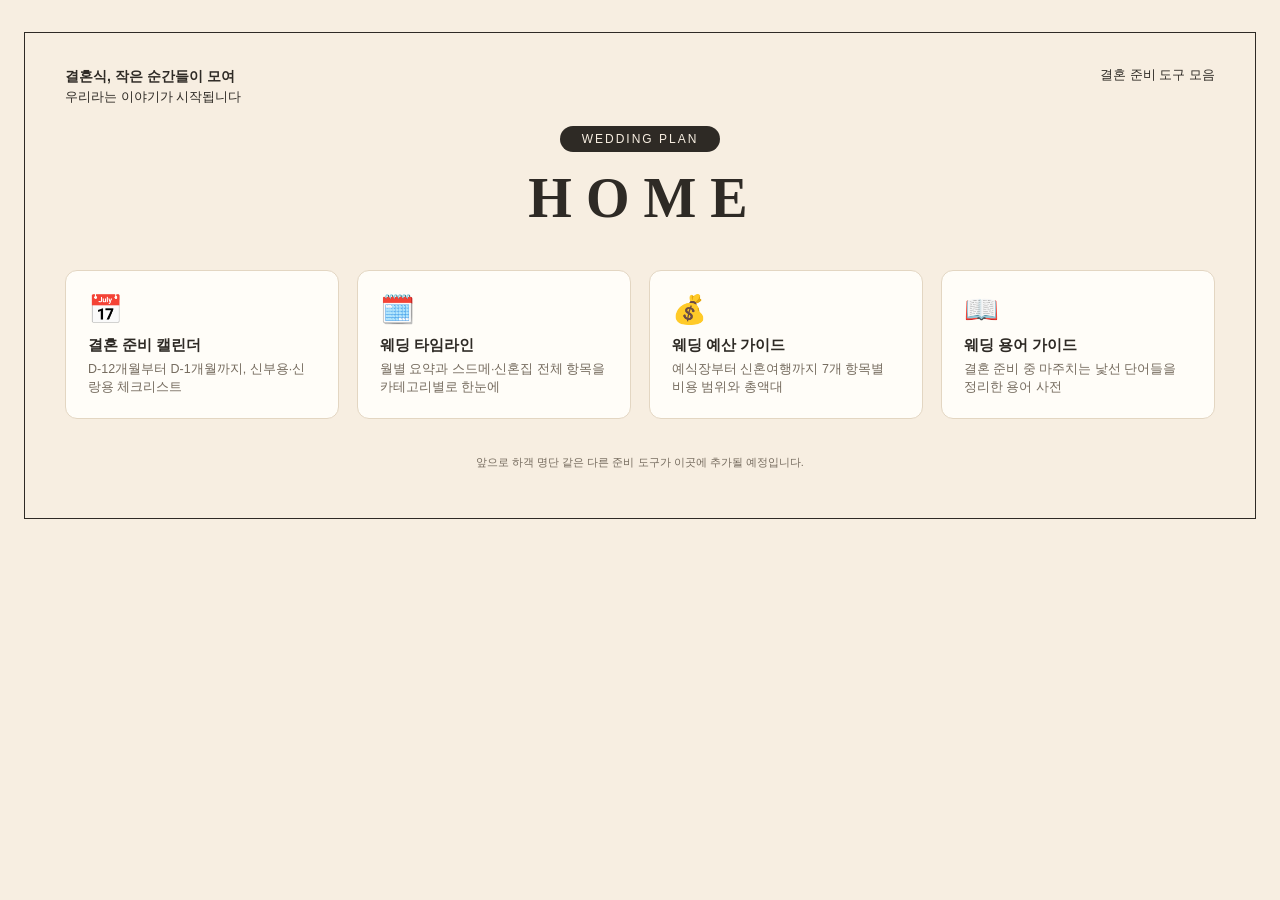
==== commit 7bbca0e3: "docs: footer 문구·README 정합성 확보 (#11) 이미 추가된 예산 도구가 index footer의 "추가 예정" 목록에 남아있던 불일치를 해소하고, 이번 변경으로 " ====
--- a/index.html
+++ b/index.html
@@ -55,7 +55,7 @@
     </a>
   </div>
 
-  <footer class="site-footer">앞으로 스케줄표·예산·하객 명단 같은 다른 준비 도구가 이곳에 추가될 예정입니다.</footer>
+  <footer class="site-footer">앞으로 하객 명단 같은 다른 준비 도구가 이곳에 추가될 예정입니다.</footer>
 </div>
 </body>
 </html>
